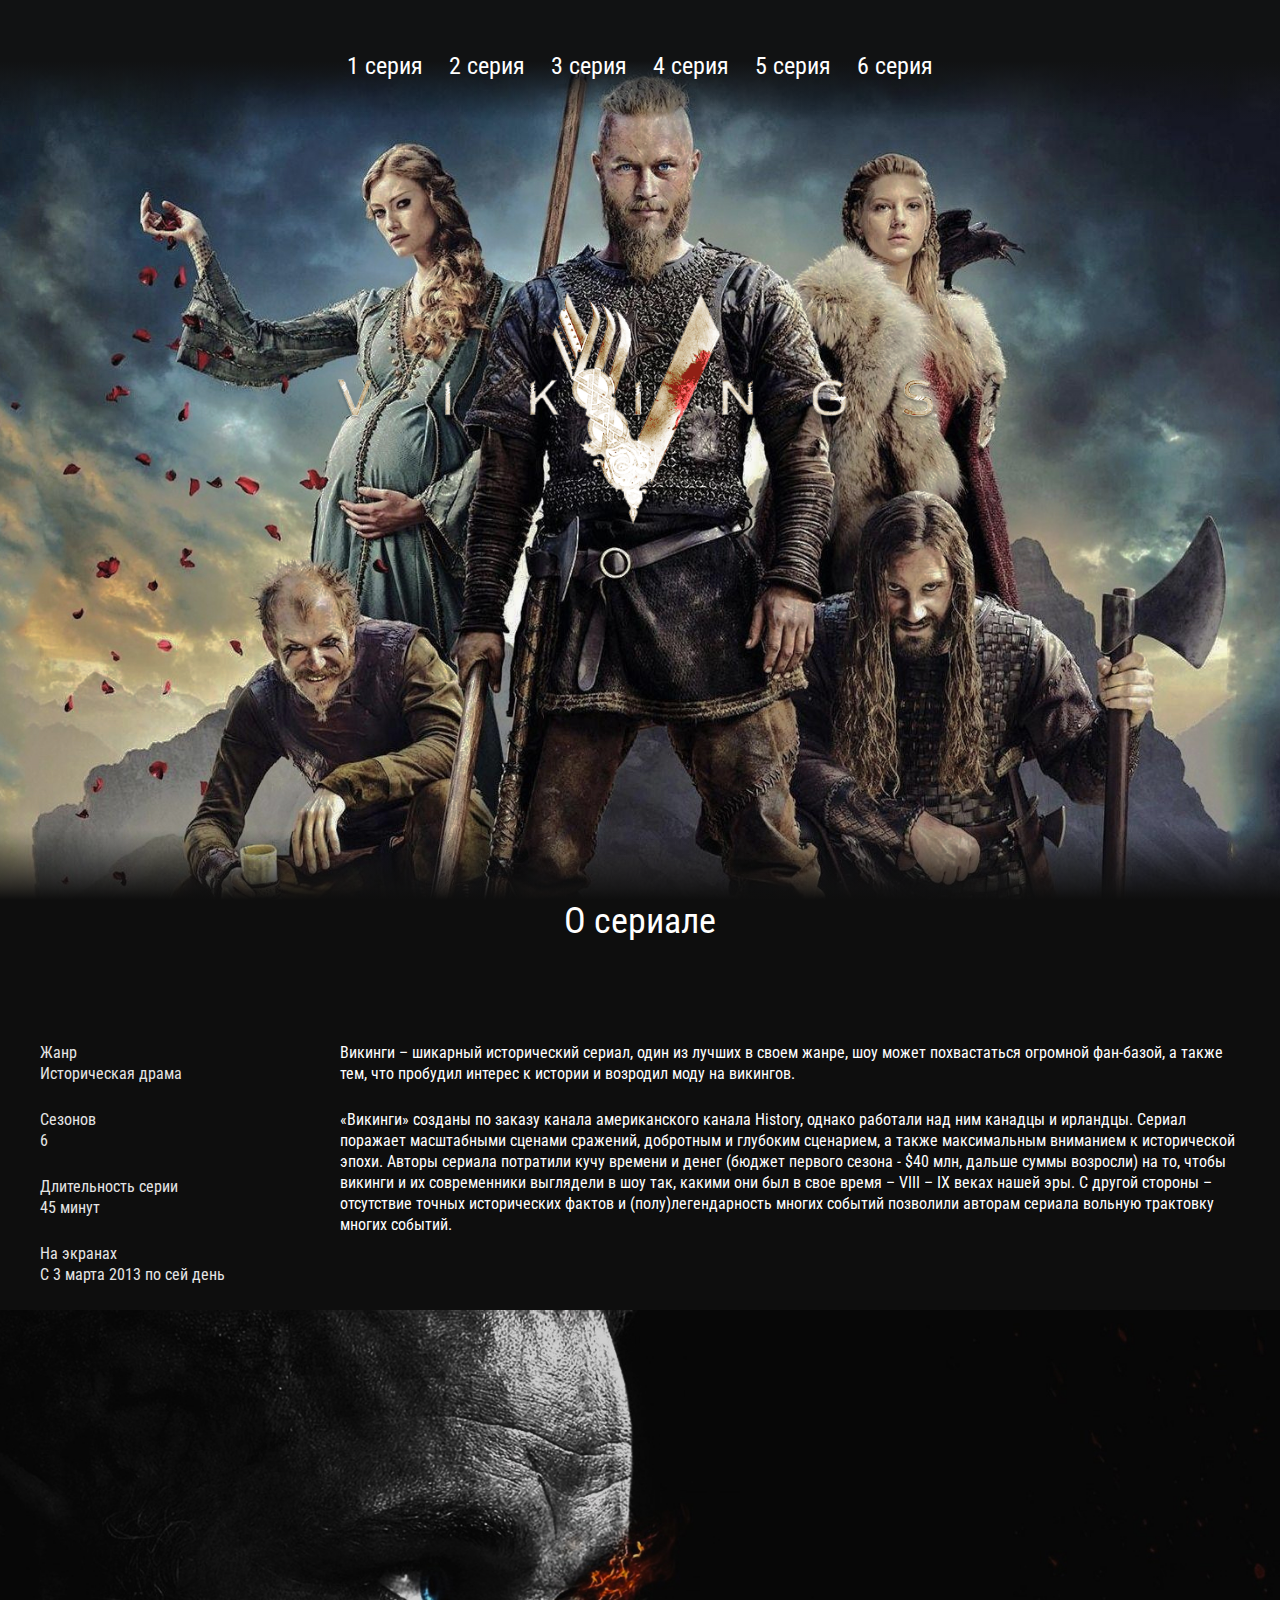
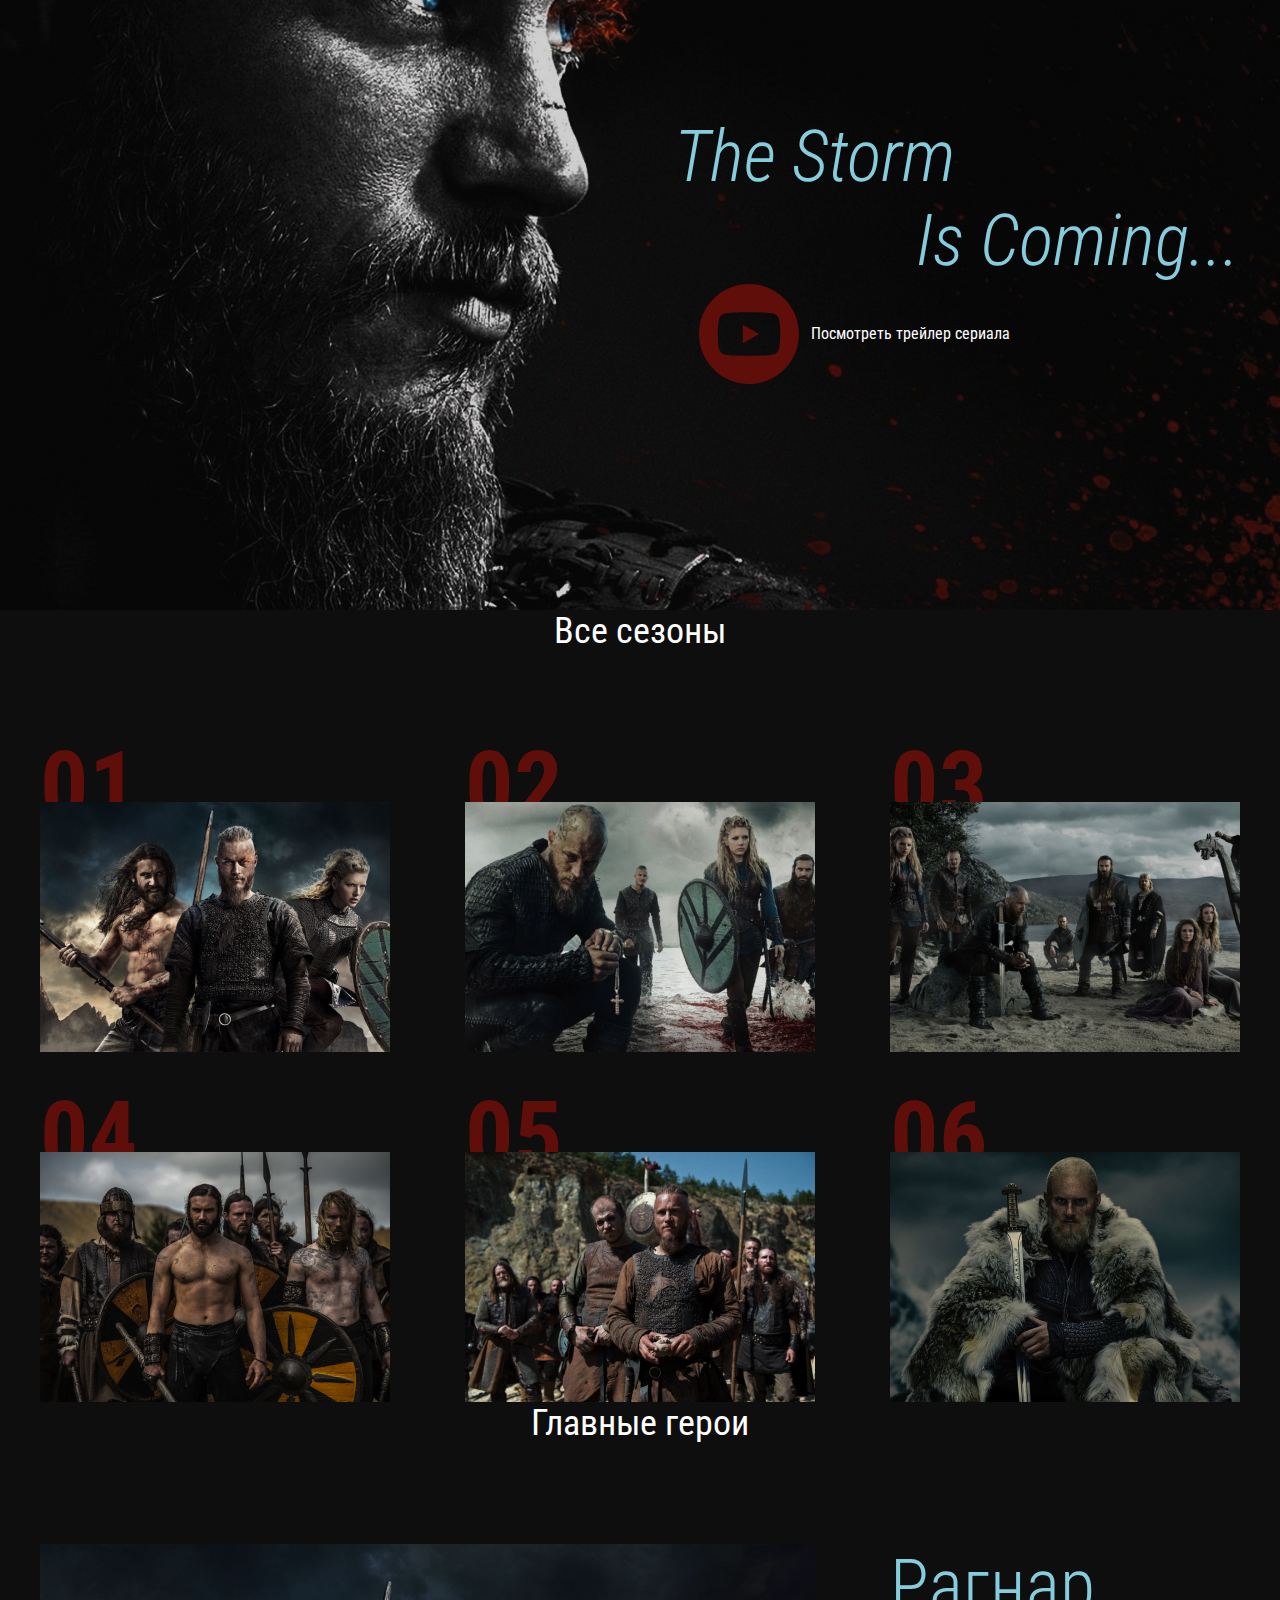
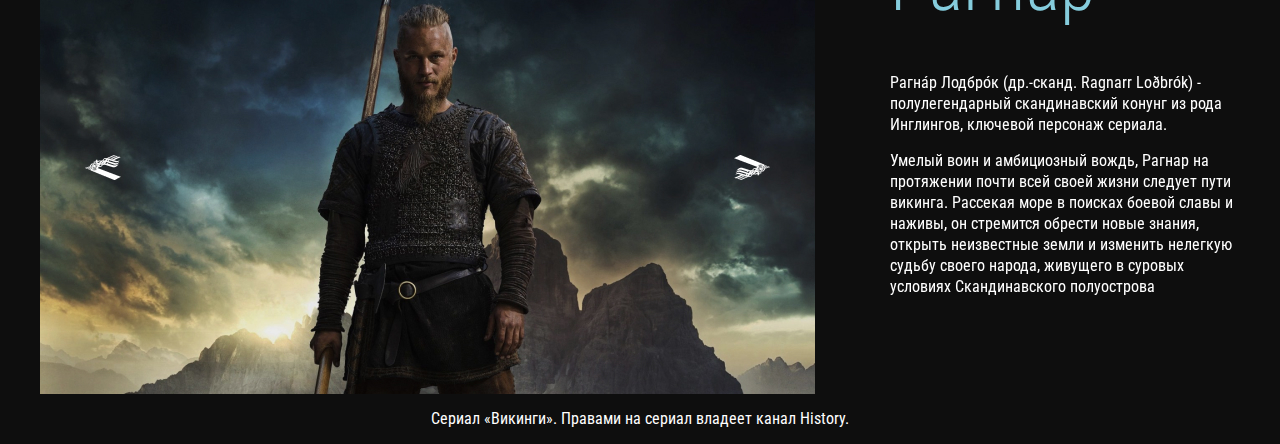
==== index.html @ 661a3fca "Feat: correction way" ====
<!DOCTYPE html>
<html lang="en">

<head>
    <meta charset="UTF-8">
    <meta name="viewport" content="width=device-width, initial-scale=1.0">
    <meta http-equiv="X-UA-Compatible" content="ie=edge">
    <title>Vikings</title>
    <link rel="preconnect" href="https://fonts.googleapis.com">
    <link rel="preconnect" href="https://fonts.gstatic.com" crossorigin>
    <link href="https://fonts.googleapis.com/css2?family=Roboto+Condensed:ital,wght@0,400;0,700;1,300&display=swap"
        rel="stylesheet">
    <link rel="stylesheet" href="css/reset.css">
    <link rel="stylesheet" href="css/slick.css">
    <link rel="stylesheet" href="css/jquery.fancybox.css">
    <link rel="stylesheet" href="css/style.css">

</head>

<body>
    <header class="header">
        <nav class="menu">
            <button class="menu__btn ">
                <span></span>
            </button>
            <ul class="menu__list">
                <li class="menu__list-item">
                    <a class="menu__list-link" href="#">1 серия</a>
                </li>
                <li class="menu__list-item">
                    <a class="menu__list-link" href="#">2 серия</a>
                </li>
                <li class="menu__list-item">
                    <a class="menu__list-link" href="#">3 серия</a>
                </li>
                <li class="menu__list-item">
                    <a class="menu__list-link" href="#">4 серия</a>
                </li>
                <li class="menu__list-item">
                    <a class="menu__list-link" href="#">5 серия</a>
                </li>
                <li class="menu__list-item">
                    <a class="menu__list-link" href="#">6 серия</a>
                </li>
            </ul>
        </nav>
        <div class="logo">
            <img class="logo__img" src="/images/лого 1.png" alt="logo">
        </div>
    </header>
    <section class="about section-page">
        <div class="container">
            <h3 class="title">
                О сериале
            </h3>
            <div class="about__inner">
                <ul class="about__info">
                    <li class="about__info-item">
                        Жанр
                        <span>Историческая драма</span>
                    </li>
                    <li class="about__info-item">
                        Сезонов
                        <span>6</span>
                    </li>
                    <li class="about__info-item">
                        Длительность серии
                        <span>45 минут</span>
                    </li>
                    <li class="about__info-item">
                        На экранах
                        <span>С 3 марта 2013 по сей день</span>
                    </li>
                </ul>
                <div class="about__text">
                    <p>
                        Викинги – шикарный исторический сериал, один из лучших в своем жанре, шоу может похвастаться
                        огромной фан-базой, а также тем, что пробудил интерес к истории и возродил моду на викингов.
                    </p>
                    <p>
                        «Викинги» созданы по заказу канала американского канала History, однако работали над ним
                        канадцы и ирландцы. Сериал поражает масштабными сценами сражений, добротным и глубоким
                        сценарием, а также максимальным вниманием к исторической эпохи. Авторы сериала потратили
                        кучу времени и денег (бюджет первого сезона - $40 млн, дальше суммы возросли) на то, чтобы
                        викинги и их современники выглядели в шоу так, какими они был в свое время – VIII – IX веках
                        нашей эры. С другой стороны – отсутствие точных исторических фактов и (полу)легендарность
                        многих событий позволили авторам сериала вольную трактовку многих событий.
                    </p>
                </div>
            </div>
        </div>
    </section>
   
    <section class="video">
        <div class="container">
            <h3 class="video__text">
                <span>The Storm</span>
                Is Coming...
            </h3>
            <a class="video__btn" data-fancybox href="https://youtu.be/NBb16wT5MEs">Посмотреть трейлер сериала</a>
        </div>
    </section>
      
    <section class="seasons section-page">
        <div class="container">
            <h3 class="title">
                Все сезоны
            </h3>
            <ol class="seasons__inner">
                <li class="seasons__item" style="background-image: url(./images/1.jpg);">
                    <a class="seasons__link" href="season-1.html">Cмотреть</a>
                </li>
                <li class="seasons__item" style="background-image: url(./images/2.jpg);">
                    <a class="seasons__link" href="#">Cмотреть</a>
                </li>
                <li class="seasons__item" style="background-image: url(./images/3.jpg);">
                    <a class="seasons__link" href="#">Cмотреть</a>
                </li>
                <li class="seasons__item" style="background-image: url(./images/4.jpg);">
                    <a class="seasons__link" href="#">Cмотреть</a>
                </li>
                <li class="seasons__item" style="background-image: url(./images/5.jpg);">
                    <a class="seasons__link" href="#">Cмотреть</a>
                </li>
                <li class="seasons__item" style="background-image: url(./images/6.jpg);">
                    <a class="seasons__link" href="#">Cмотреть</a>
                </li>

            </ol>
        </div>
    </section>
    <section class="heroes section-page">
        <div class="container">
            <h3 class="title">Главные герои</h3>
            <div class="heroes__inner">
                <div class="heroes__slider-img">
                    <img class="heroes__images" src="images/hero-1.jpg" alt="">
                    <img class="heroes__images" src="/images/Rectangle 23.jpg" alt="">
                    <img class="heroes__images" src="/images/Lagertha 1.jpg" alt="">
                </div>
                <div class="heroes__slider-text">
                    <div class="heroes__text">
                        <h4 class="heroes__name">Рагнар</h4>
                        <p>
                            Рагна́р Лодбро́к (др.-сканд. Ragnarr Loðbrók) -
                            полулегендарный скандинавский конунг
                            из рода Инглингов, ключевой персонаж
                            сериала.
                        </p>
                        <p>
                            Умелый воин и амбициозный вождь, Рагнар
                            на протяжении почти всей своей жизни
                            следует пути викинга. Рассекая море в
                            поисках боевой славы и наживы, он
                            стремится обрести новые знания, открыть
                            неизвестные земли и изменить нелегкую
                            судьбу своего народа, живущего в суровых
                            условиях Скандинавского полуострова
                        </p>
                    </div>
                    <div class="heroes__text">
                        <h4 class="heroes__name">Харальд</h4>
                        <p>
                            Ха́ральд Прекрасноволо́сый (др.-сканд.
                            Haraldr hárfagri, норв. Harald I Hårfagre;
                            умер ок. 933) — сын Хальвдана Чёрного, конунг
                            Вестфольда, первый король Норвегии.
                        </p>
                        <p>
                            Имя Харальда Прекрасноволосого упоминается в
                            историческом документе — Хронике королей
                            Норвегии. Текст был написан в Исландии
                            летописцем по имени Снорри Стерлузон приблизительно
                            в 1230 году, через 300 лет после царствования Харальда.
                            Тем не менее, известны и более старые источники,
                            рассказывающие о Харальде Прекрасноволосом.
                        </p>
                    </div>
                    <div class="heroes__text">
                        <h4 class="heroes__name">Лагерта</h4>
                        <p>
                            Лагерта (Ladgerda, Ladgertha или Lagertha) —
                            северная воительница, обладательница земель
                            в Норвегии и первая жена датского героя —
                            викинга Рагнара Лодброка.
                        </p>
                        <p>
                            Рагнар влюбляется в молодую женщину-воина
                            и признается, что обязан ей своей победой. Когда
                            он просит её руки, она отправляет к нему посланцев
                            с приглашением его в её дворец. Кораблем Рагнар
                            плывёт к ней, но там его ждут два животных: медведь и собака.
                            Рагнар убивает зверей и Лагерта соглашается
                            выйти за него замуж. У них рождается сын и две дочери.
                        </p>
                    </div>
                </div>
    </section>
    <footer class="footer">
        <div class="constainer">
            <p class="copy">
                Сериал «Викинги». Правами на сериал владеет канал
                History.
            </p>

        </div>


    </footer>



    <script src="https://ajax.googleapis.com/ajax/libs/jquery/3.4.1/jquery.min.js"></script>
    <script src="js/slick.min.js"></script>
    <script src="js/jquery.fancybox.min.js"></script>
    <script src="js/main.js"></script>
</body>

</html>
---- css/style.css ----
* {
    box-sizing: border-box;
}

body {
    background-color: #0e0e0e;
    color: #fff;
    font-weight: 400;
    font-family: 'Roboto Condensed', sans-serif;
    line-height: 21px;
}

.container {
    max-width: 1220px;
    padding: 0 10px;
    margin: 0 auto;
}

.section__page {
    margin: 100px 0;
}

.title {
    text-align: center;
    margin-bottom: 100px;
    font-size: 36px;
    line-height: 42px;
    font-weight: 400;
}

a {
    text-decoration: none;
    color: inherit;
}

ul {
    list-style: none;
}

/*header start*/


.header {
    background-image: url('/images/header-bg.jpg');
    height: 100vh;
    background-size: cover;
    background-position: center 50px;
    background-repeat: no-repeat;
    text-align: center;
    position: relative;
}

.header::after {
    content: '';
    position: absolute;
    height: 70px;
    bottom: 0;
    left: 0;
    width: 100%;
    background: linear-gradient(180deg, #0E0E0E 0%, rgba(17, 17, 17, 0.850295) 16.53%, rgba(32, 31, 33, 0) 100%);
    transform: rotate(180deg);

}

.menu {
    padding: 50px 0 58px;
    background: linear-gradient(180deg, #111213 0%, #111213 43.62%, rgba(32, 31, 33, 0) 86.33%);
}

.menu__btn{
    display: none;
}


.menu__list {
    display: flex;
    justify-content: center;

}


.menu__list-item {
    padding: 0 13px;
}

.menu__list-link {
    font-size: 36px;
    line-height: 42px;
}

.menu__list-link:hover,
.menu__list-link--active {
    color: #85ccdc;
}

.logo {
    padding-top: 17vh;
}

.about__inner {
    display: flex;
}

.about__info {
    width: 375px;
    margin-right: 50px;
    flex: none;
}

.about__info-item {
    margin-bottom: 25px;
    color: #E5E5E5;
}

.about__info-item span {
    display: block;
}

.about__text p {
    margin-bottom: 25px;
}

.video {
    background-image: url(/images/video-bg.jpg);
    height: 100vh;
    background-position: center center;
    background-size: cover;
    background-repeat: no-repeat;
    text-align: right;
}

.video__text {
    font-style: italic;
    font-weight: 300;
    font-size: 72px;
    line-height: 84px;
    color: #85CCDC;
    padding-top: 45vh;
    text-align: right;
    margin-bottom: 40px;
}

.video__text span {
    display: block;
    padding-right: 285px;

}

.video__btn {
    padding-left: 112px;
    position: relative;
    margin-right: 230px;
}


.video__btn::before {
    content: '';
    position: absolute;
    width: 100px;
    height: 100px;
    left: 0;
    top: -40px;
    background-image: url(/images/youtube\ .svg);
}

.seasons__inner {
    display: grid;
    grid-template-columns: repeat(auto-fill, minmax(280px, 1fr));
    grid-gap: 100px 75px;
    counter-reset: counter;
    padding-top: 50px;

}

.seasons__item {
    height: 250px;
    background-image: url(/images/2.jpg);
    background-repeat: no-repeat;
    background-position: center center;
    background-size: cover;
    list-style: none;
    position: relative;
    display: flex;
    justify-content: center;
    align-items: center;
}

.seasons__item:hover .seasons__link {
    opacity: 1;
}

.seasons__item::before {
    content: '0'counter(counter);
    counter-increment: counter;
    position: absolute;
    font-weight: bold;
    font-size: 96px;
    line-height: 112px;
    color: #600E09;
    left: 0;
    top: -72px;
    z-index: -1;
}

.seasons__item:nth-child(n+10)::before {
    content: counter(counter);
}

.seasons__item:hover::after {
    content: '';
    position: absolute;
    top: 0;
    left: 0;
    right: 0;
    bottom: 0;
    background: rgba(14, 14, 14, 0.8);
}

.seasons__link {
    font-size: 36px;
    line-height: 42px;
    padding: 12px 78px 11px;
    background-color: #0E0E0E;
    opacity: 0;
    transition: all .3s;
    z-index: 2;
}

.heroes__inner {
    display: flex;
    justify-content: space-between;
}

.heroes__slider-img {
    max-width: 775px;
}

.heroes__slider-text {
    max-width: 350px;
}

.slick-btn {
    position: absolute;
    top: 50%;
    transform: translateY(-50%);
    border: none;
    background-color: transparent;
    z-index: 5;
    cursor: pointer;
    outline: none
}

.slick-prev {
    left: 38px;

}

.slick-next {
    right: 38px;

}

.heroes__name {
    font-size: italic;
    font-weight: 300;
    font-size: 72px;
    line-height: 84px;
    color: #85CCDC;
    margin-bottom: 44px;

}

.heroes__text p {
    margin-bottom: 15px;
}

.copy {
    padding: 14px 0 15px;
    text-align: center;
}

/* start season-1 */
.page-header {
    background-image: url('/images/season-1bg.jpg');
    background-repeat: no-repeat;
    background-position: center center;
    background-size: cover;
    height: 90vh;
    position: relative;
}

.menu__container {
    max-width: 1385px;
    margin: 0 auto;
    position: relative;
}

.page-logo {
    position: absolute;
}

.season-info {
    position: absolute;
    max-width: 1385px;
    display: flex;
    padding: 44px 47px 64px 35px;
    background-color: #0E0E0E;
    bottom: 0;
    left: 0;
    right: 0;
    margin: 0 auto;
}

.season-info__num {
    font-weight: bold;
    font-size: 96px;
    line-height: 56px;
    text-align: center;
    margin-right: 51px;
}

.season-info__num span {
    display: block;
    font-size: 36px;
    line-height: 42px;
}

.season-info__text p {
    margin-bottom: 15px;
}

/* end season-1 */

/* start media */
@media(max-width: 1420px){
    .page-logo{
        left: 10px;
        top: -6px;
    }
}
@media (max-width: 1366px) {
    .logo__img {
        width: 50%;
    }

    .menu__list-link {
        font-size: 24px;
        line-height: 32px;
    }

    .about__info {
        width: 250px;
    }
    .page-header{
        height: 120vh;
    }
}

@media (max-width: 1200px) {
    .heroes__inner {
        display: block;
    }

    .heroes__slider-text {
        max-width: 100%;
        padding-top: 50px;
    }

    .heroes__slider-img {
        max-width: 100%;
    }
}

@media (max-width: 1088px) {
    .seasons__item {
        height: 340px;
    }
}

@media (max-width: 992px){
    .page-logo{
        display: none;
    }
}


@media (max-width: 768px) {
    .about__inner {
        display: block;
    }

    .section__page {
        padding: 50px 0;
    }

    .title {
        margin-bottom: 50px;
        font-size: 28px;
        line-height: 36px;
    }

    body {
        font-size: 16px;
        line-height: 19px;
    }

    .video__text {
        font-size: 48px;
        line-height: 56px;
    }

    .video__text span {
        padding-right: 200px;
    }

    .video__btn {
        margin-right: 0;
        padding-left: 62px;
    }

    .video__btn::before {
        width: 50px;
        height: 50px;
        background-size: cover;
        top: -16px;
    }

    .seasons__inner {
        grid-gap: 80px 35px; 
    }

    .heroes__name{
        font-size: 46px;
        line-height: 56px;
        margin-bottom: 25px;
    }
    .season-info{
        display: block;
        padding: 30px 10px 0px 10px;
    }
    .season-info__num{
        text-align: left;
        font-size: 50px;
        line-height: 26px;
        margin-bottom: 15px;
    }
    .season-info__num span{
        font-size: 25px;
        line-height: 32px;
    }
}

@media (max-width: 640px) {
    .menu{
        padding: 0;
        text-align: center;
        background: linear-gradient(180deg, #111213 0%, #111213 10%, rgba(32, 31, 33, 0) 86.33%);

    }
    .menu__list {
       display: block;
       transform: translateY(-130%);
       transition: all .3s;
    }

    .menu__list.menu__list--active{
        transform: translateY(0%);
        padding: 100px 0 50px;
        background-color: #0E0E0E;
    }
    .menu__list-link{
        display: block;
        padding: 10px 0px;
    }

    .logo {
        padding-top: 21vh;
    }

    .page-logo{
        display: block;
        z-index: 10;
        top: 22px;
    }

    .menu__btn{
        display: block;
        width: 50px;
        height: 40px;
        cursor: pointer;
        position: absolute;
        z-index: 10;
        right: 10px;
        top: 20px;
        display: flex;
        align-items: center;
        background-color: transparent;
        border: none;
        padding: 0;

    }
    .menu__btn span{
        background-color: #fff;
        height: 5px;
        width: 100%;
    }
    .menu__btn::after,
    .menu__btn::before{
        content: "";
        width: 100%;
        height: 5px;
        background-color: #fff;
        position: absolute;
    }
    .menu__btn::before{
        top: 0;
        left: 0;
    }
    .menu__btn::after{
        bottom: 0;
        left: 0;
    }
    .page-header{
        height: 160vh;
    }
}

@media (max-width: 414px) {
    .seasons__item {
        height: 203px;

    }
}
@media (max-width: 374px){
    .page-header{
        height: 200vh;
    }
}










/* end media */
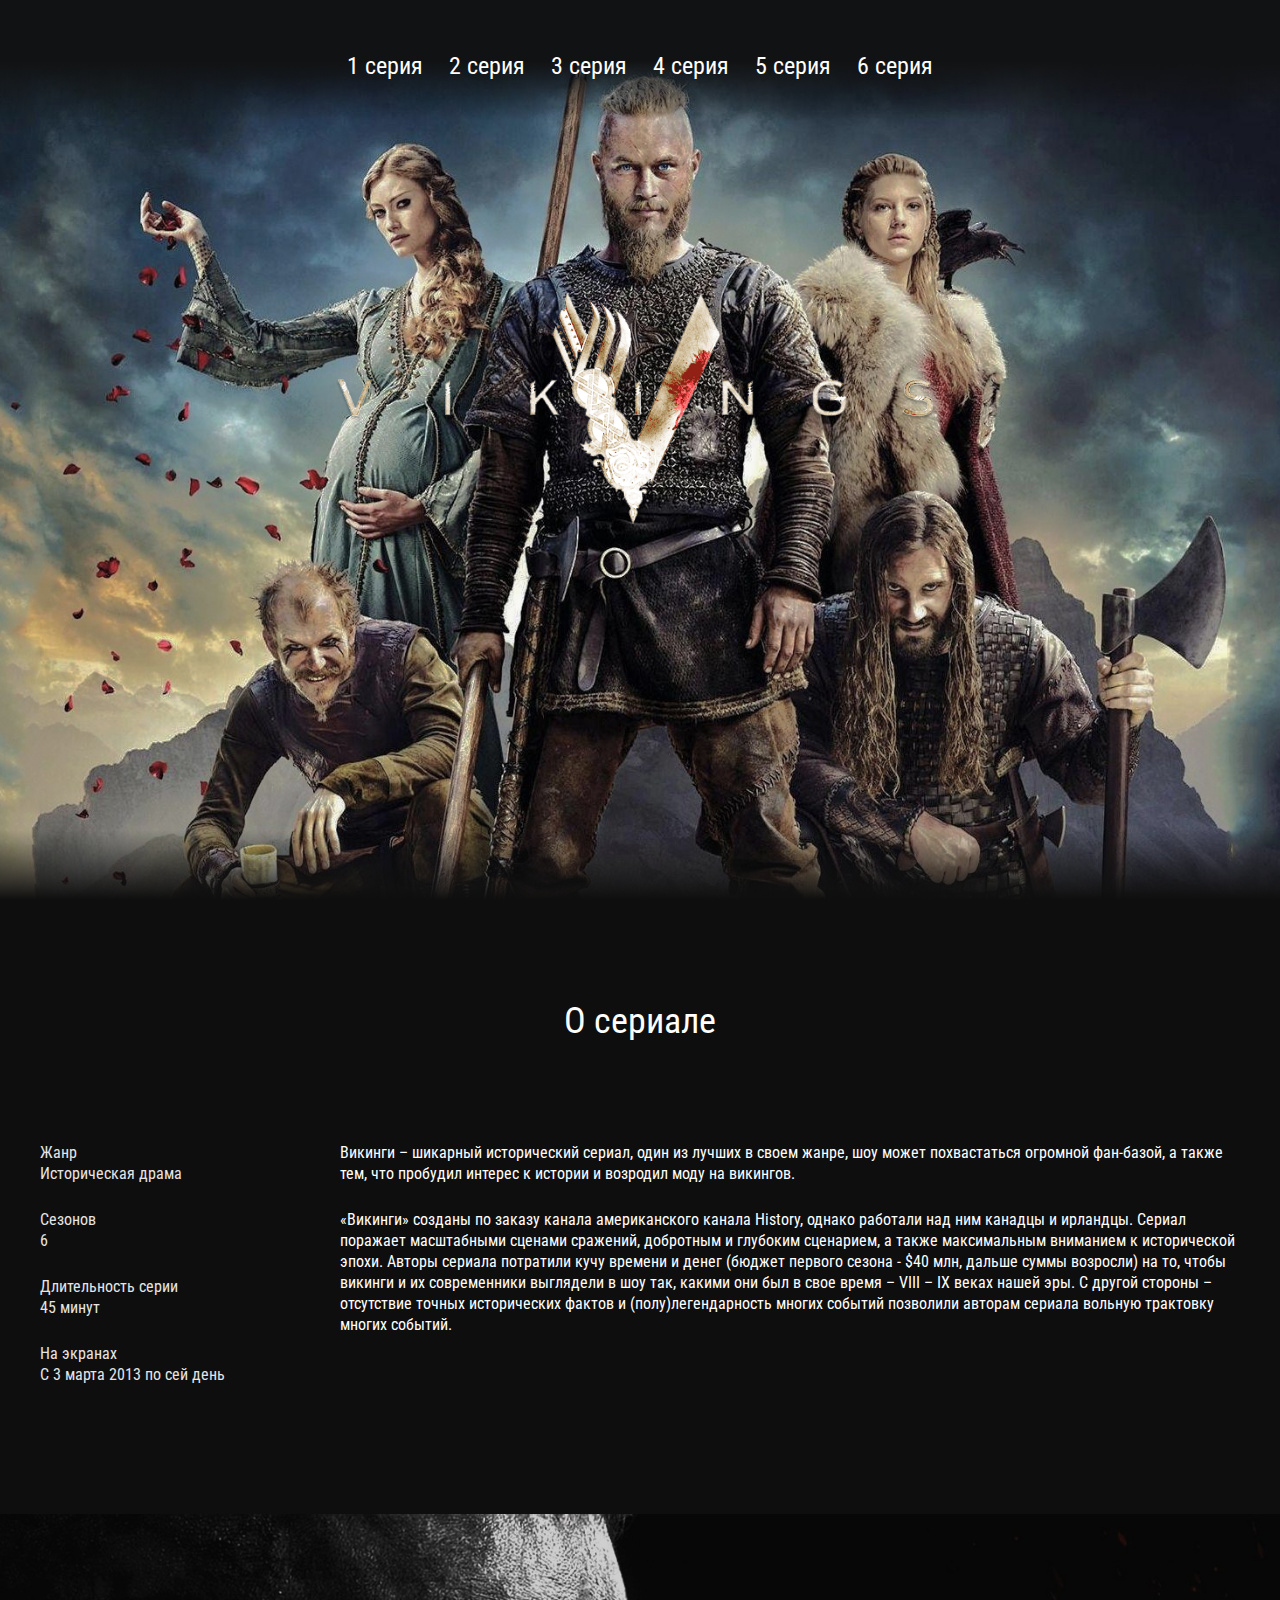
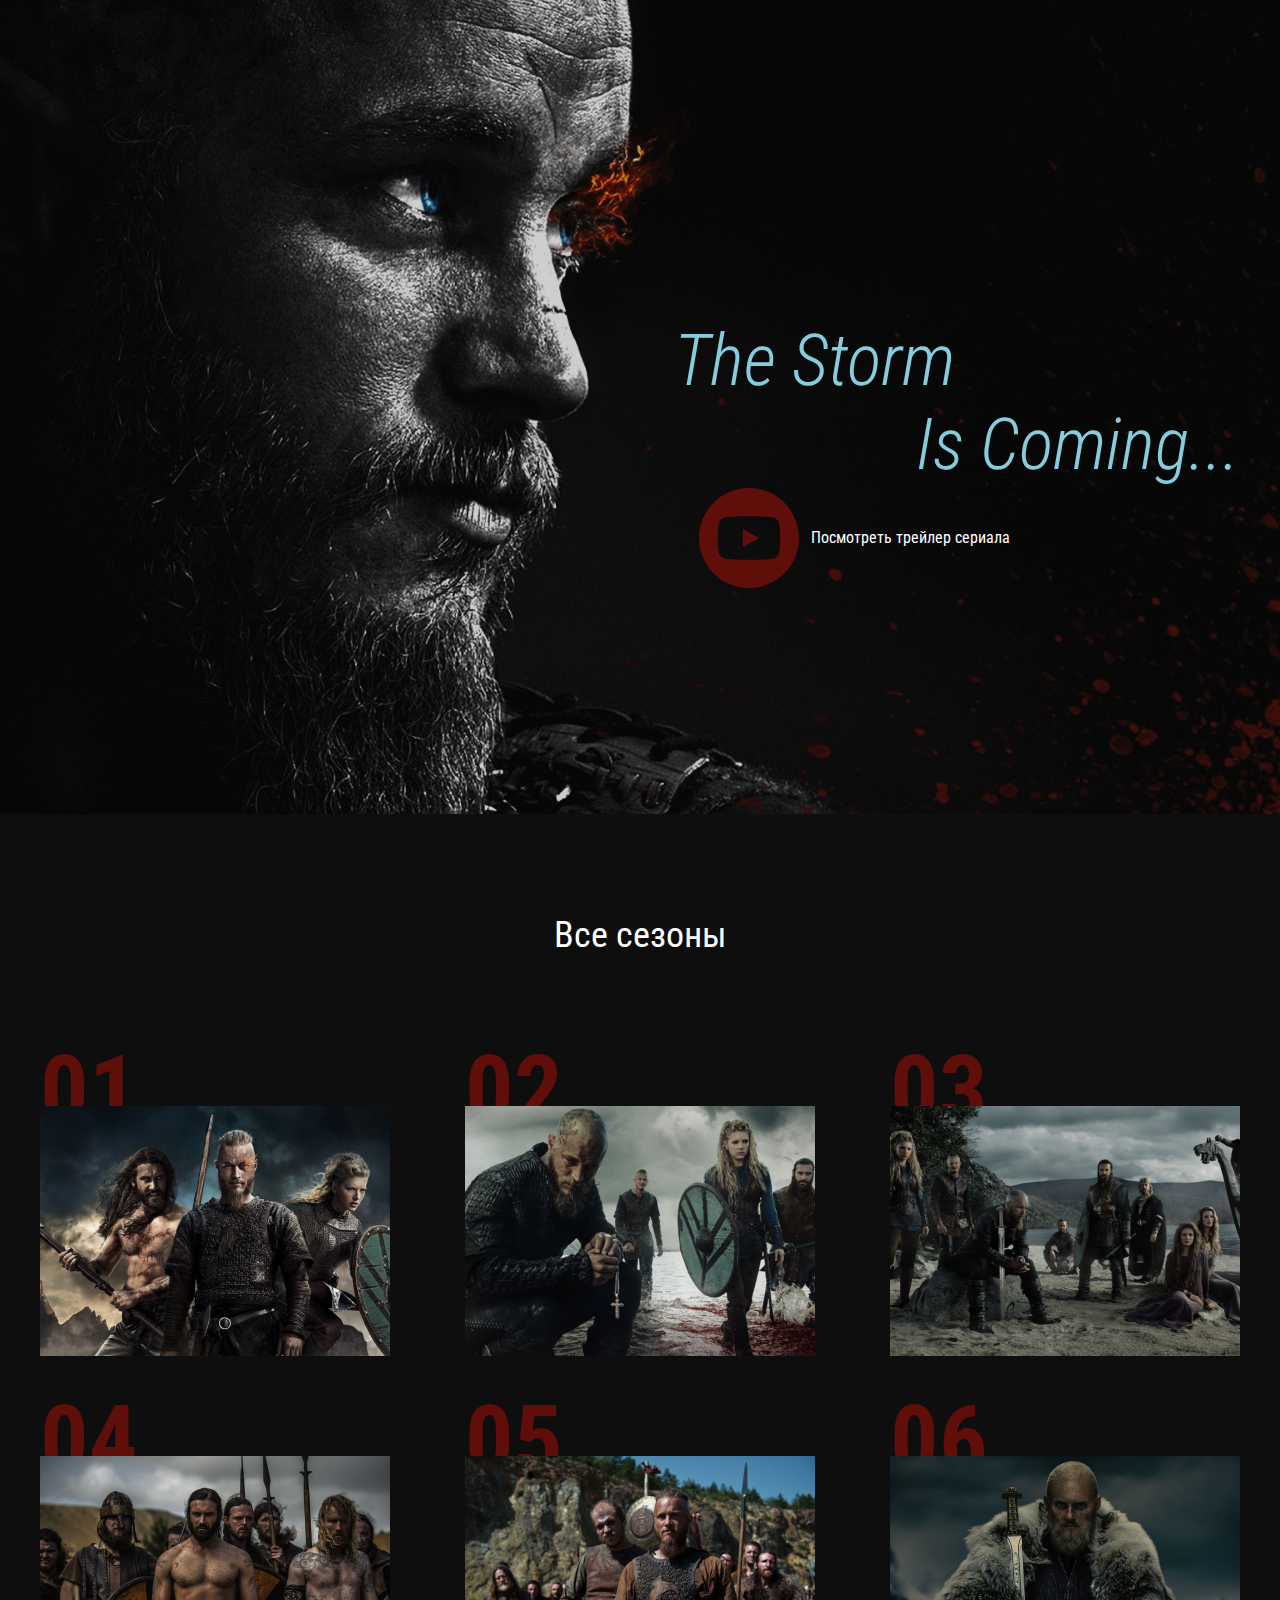
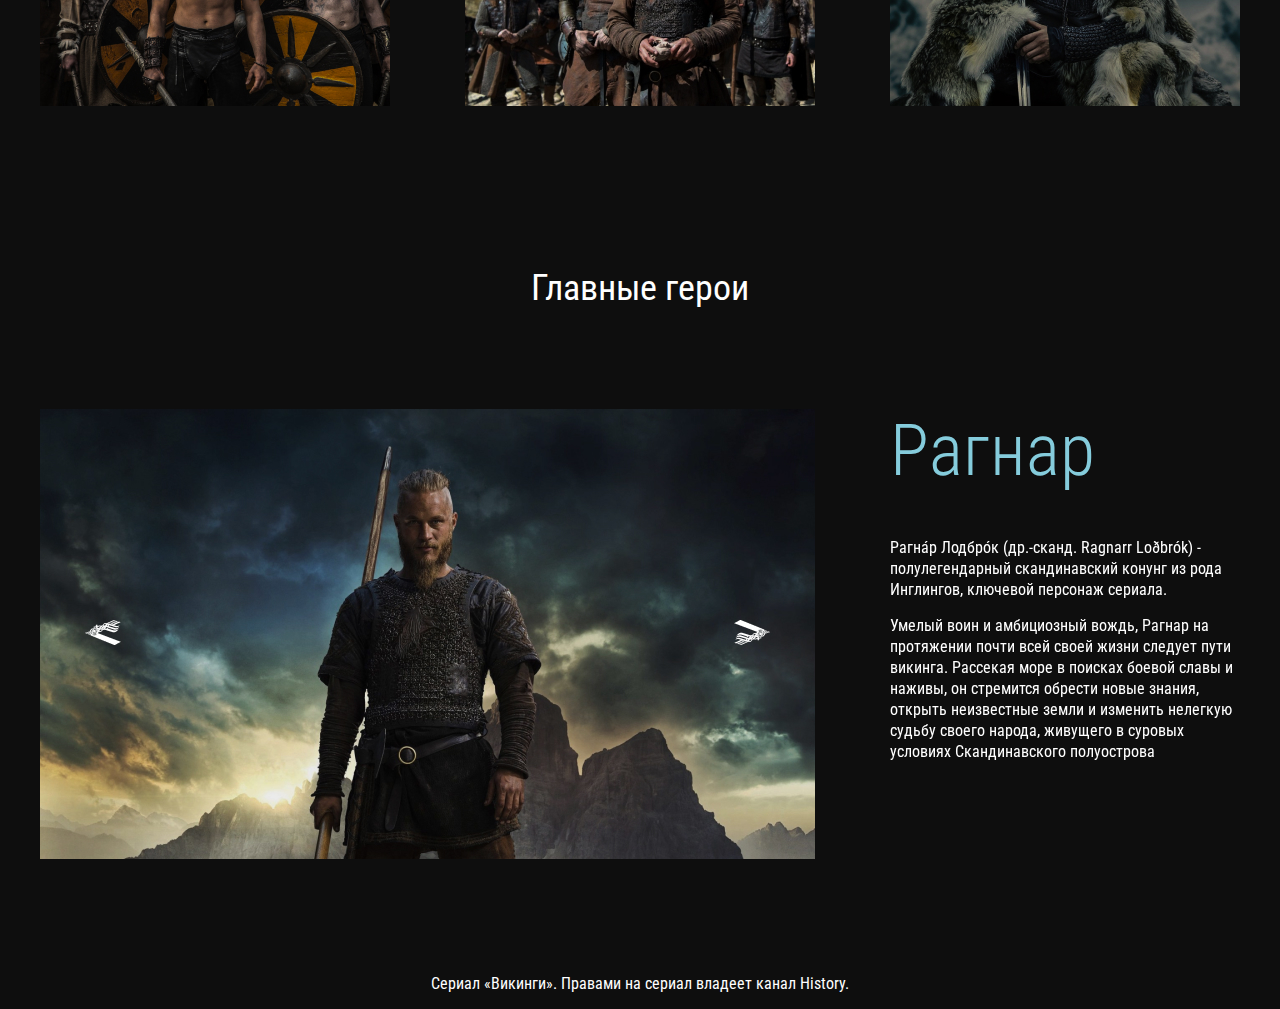
==== commit c9751bf0: "feat: change icon of youtube" ====
--- a/index.html
+++ b/index.html
@@ -1,5 +1,5 @@
 <!DOCTYPE html>
-<html lang="en">
+<html lang="ru">
 
 <head>
     <meta charset="UTF-8">
@@ -45,7 +45,7 @@
             </ul>
         </nav>
         <div class="logo">
-            <img class="logo__img" src="/images/лого 1.png" alt="logo">
+            <img class="logo__img" src="./images/лого.png" alt="logo">
         </div>
     </header>
     <section class="about section-page">
@@ -97,7 +97,7 @@
                 <span>The Storm</span>
                 Is Coming...
             </h3>
-            <a class="video__btn" data-fancybox href="https://youtu.be/NBb16wT5MEs">Посмотреть трейлер сериала</a>
+            <a class="video__btn" data-fancybox href="https://www.youtube.com/watch?v=9GgxinPwAGc" target="_blank">Посмотреть трейлер сериала</a>
         </div>
     </section>
       
@@ -108,7 +108,7 @@
             </h3>
             <ol class="seasons__inner">
                 <li class="seasons__item" style="background-image: url(./images/1.jpg);">
-                    <a class="seasons__link" href="season-1.html">Cмотреть</a>
+                    <a class="seasons__link" href="season-1.html" target="_blank">Cмотреть</a>
                 </li>
                 <li class="seasons__item" style="background-image: url(./images/2.jpg);">
                     <a class="seasons__link" href="#">Cмотреть</a>
@@ -129,14 +129,17 @@
             </ol>
         </div>
     </section>
+
+    <!-- heroes section-page start -->
+
     <section class="heroes section-page">
         <div class="container">
             <h3 class="title">Главные герои</h3>
             <div class="heroes__inner">
                 <div class="heroes__slider-img">
                     <img class="heroes__images" src="images/hero-1.jpg" alt="">
-                    <img class="heroes__images" src="/images/Rectangle 23.jpg" alt="">
-                    <img class="heroes__images" src="/images/Lagertha 1.jpg" alt="">
+                    <img class="heroes__images" src="images/Haraldr.jpg" alt="">
+                    <img class="heroes__images" src="images/Lagertha.jpg" alt="">
                 </div>
                 <div class="heroes__slider-text">
                     <div class="heroes__text">
@@ -195,20 +198,24 @@
                         </p>
                     </div>
                 </div>
-    </section>
+            </div>
+        </div>        
+    </section>
+
+    <!-- heroes section-page end -->
+
+    <!-- footer start -->
+
     <footer class="footer">
         <div class="constainer">
             <p class="copy">
                 Сериал «Викинги». Правами на сериал владеет канал
                 History.
             </p>
-
-        </div>
-
-
+        </div>
     </footer>
 
-
+    <!-- footer end -->
 
     <script src="https://ajax.googleapis.com/ajax/libs/jquery/3.4.1/jquery.min.js"></script>
     <script src="js/slick.min.js"></script>
--- a/css/style.css
+++ b/css/style.css
@@ -39,9 +39,8 @@
 
 /*header start*/
 
-
 .header {
-    background-image: url('/images/header-bg.jpg');
+    background-image: url('../images/header-bg.jpg');
     height: 100vh;
     background-size: cover;
     background-position: center 50px;
@@ -59,7 +58,6 @@
     width: 100%;
     background: linear-gradient(180deg, #0E0E0E 0%, rgba(17, 17, 17, 0.850295) 16.53%, rgba(32, 31, 33, 0) 100%);
     transform: rotate(180deg);
-
 }
 
 .menu {
@@ -71,11 +69,9 @@
     display: none;
 }
 
-
 .menu__list {
     display: flex;
     justify-content: center;
-
 }
 
 
@@ -99,6 +95,7 @@
 
 .about__inner {
     display: flex;
+    margin-bottom: 104px;
 }
 
 .about__info {
@@ -121,7 +118,7 @@
 }
 
 .video {
-    background-image: url(/images/video-bg.jpg);
+    background-image: url('../images/video-bg.jpg');
     height: 100vh;
     background-position: center center;
     background-size: cover;
@@ -152,7 +149,6 @@
     margin-right: 230px;
 }
 
-
 .video__btn::before {
     content: '';
     position: absolute;
@@ -160,7 +156,7 @@
     height: 100px;
     left: 0;
     top: -40px;
-    background-image: url(/images/youtube\ .svg);
+    background-image: url('../images/youtube.svg');
 }
 
 .seasons__inner {
@@ -169,12 +165,11 @@
     grid-gap: 100px 75px;
     counter-reset: counter;
     padding-top: 50px;
-
 }
 
 .seasons__item {
     height: 250px;
-    background-image: url(/images/2.jpg);
+    background-image: url('../images/season-1bg.jpg');
     background-repeat: no-repeat;
     background-position: center center;
     background-size: cover;
@@ -226,9 +221,14 @@
     z-index: 2;
 }
 
+.title{
+    margin-top: 100px;
+}
+
 .heroes__inner {
     display: flex;
     justify-content: space-between;
+    margin-bottom: 100px;
 }
 
 .heroes__slider-img {
@@ -252,12 +252,10 @@
 
 .slick-prev {
     left: 38px;
-
 }
 
 .slick-next {
     right: 38px;
-
 }
 
 .heroes__name {
@@ -267,7 +265,6 @@
     line-height: 84px;
     color: #85CCDC;
     margin-bottom: 44px;
-
 }
 
 .heroes__text p {
@@ -280,8 +277,9 @@
 }
 
 /* start season-1 */
+
 .page-header {
-    background-image: url('/images/season-1bg.jpg');
+    background-image: url('../images/season-1bg.jpg');
     background-repeat: no-repeat;
     background-position: center center;
     background-size: cover;
@@ -297,6 +295,10 @@
 
 .page-logo {
     position: absolute;
+}
+
+.seasons__inner{
+    margin-bottom: 161px;
 }
 
 .season-info {
@@ -332,6 +334,7 @@
 /* end season-1 */
 
 /* start media */
+
 @media(max-width: 1420px){
     .page-logo{
         left: 10px;
@@ -382,7 +385,6 @@
         display: none;
     }
 }
-
 
 @media (max-width: 768px) {
     .about__inner {
@@ -455,8 +457,8 @@
         padding: 0;
         text-align: center;
         background: linear-gradient(180deg, #111213 0%, #111213 10%, rgba(32, 31, 33, 0) 86.33%);
-
-    }
+    }
+
     .menu__list {
        display: block;
        transform: translateY(-130%);
@@ -468,6 +470,7 @@
         padding: 100px 0 50px;
         background-color: #0E0E0E;
     }
+
     .menu__list-link{
         display: block;
         padding: 10px 0px;
@@ -497,7 +500,6 @@
         background-color: transparent;
         border: none;
         padding: 0;
-
     }
     .menu__btn span{
         background-color: #fff;
@@ -531,19 +533,12 @@
 
     }
 }
+
 @media (max-width: 374px){
     .page-header{
         height: 200vh;
     }
 }
 
-
-
-
-
-
-
-
-
-
-/* end media */+/* end media */
+
